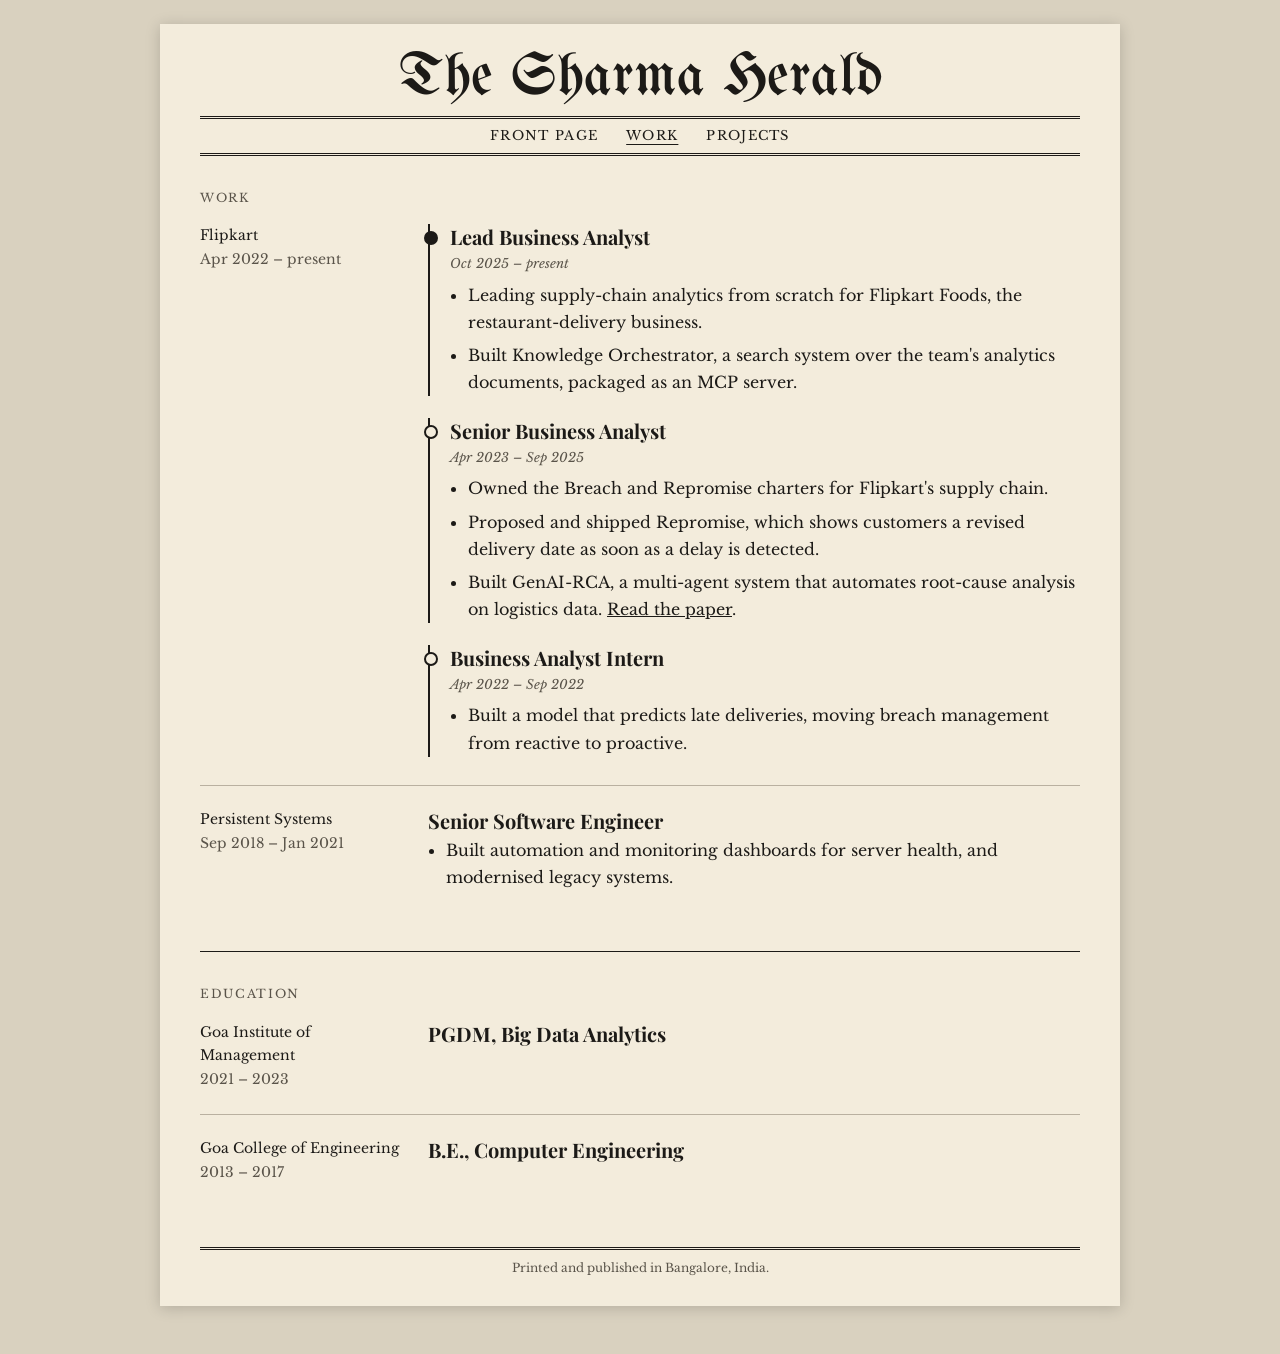
==== work.html @ 23c70a43 "Redesign site as a three-page retro newspaper Front page with new headline, about and What I do; Wor" ====
<!DOCTYPE html>
<html lang="en">
<head>
<meta charset="utf-8">
<meta name="viewport" content="width=device-width, initial-scale=1">
<title>Work · Aman Ramanand Sharma</title>
<link rel="icon" type="image/png" sizes="32x32" href="assets/img/favicon_io/favicon-32x32.png">
<link rel="apple-touch-icon" sizes="180x180" href="assets/img/favicon_io/apple-touch-icon.png">
<link rel="preconnect" href="https://fonts.googleapis.com">
<link rel="preconnect" href="https://fonts.gstatic.com" crossorigin>
<link href="https://fonts.googleapis.com/css2?family=UnifrakturMaguntia&family=Playfair+Display:wght@700;900&family=Libre+Baskerville:ital@0;1&display=swap" rel="stylesheet">
<link rel="stylesheet" href="assets/css/style.css">
</head>
<body>
<div class="paper">
  <a class="masthead" href="index.html">The Sharma Herald</a>
  <nav><a href="index.html">Front page</a><a href="work.html" aria-current="page">Work</a><a href="projects.html">Projects</a></nav>

  <section class="band">
    <p class="label">Work</p>

    <div class="entry">
      <div class="side"><b>Flipkart</b>Apr 2022 – present</div>
      <div>
        <div class="role">
          <h2>Lead Business Analyst</h2>
          <p class="when">Oct 2025 – present</p>
          <ul>
            <li>Leading supply-chain analytics from scratch for Flipkart Foods, the restaurant-delivery business.</li>
            <li>Built Knowledge Orchestrator, a search system over the team's analytics documents, packaged as an MCP server.</li>
          </ul>
        </div>
        <div class="role">
          <h2>Senior Business Analyst</h2>
          <p class="when">Apr 2023 – Sep 2025</p>
          <ul>
            <li>Owned the Breach and Repromise charters for Flipkart's supply chain.</li>
            <li>Proposed and shipped Repromise, which shows customers a revised delivery date as soon as a delay is detected.</li>
            <li>Built GenAI-RCA, a multi-agent system that automates root-cause analysis on logistics data. <a href="https://drive.google.com/file/d/1Tk92-f9PFl68GG74J-wRCyiMGl_HZher/view">Read the paper</a>.</li>
          </ul>
        </div>
        <div class="role">
          <h2>Business Analyst Intern</h2>
          <p class="when">Apr 2022 – Sep 2022</p>
          <ul>
            <li>Built a model that predicts late deliveries, moving breach management from reactive to proactive.</li>
          </ul>
        </div>
      </div>
    </div>

    <div class="entry">
      <div class="side"><b>Persistent Systems</b>Sep 2018 – Jan 2021</div>
      <div>
        <h2>Senior Software Engineer</h2>
        <ul>
          <li>Built automation and monitoring dashboards for server health, and modernised legacy systems.</li>
        </ul>
      </div>
    </div>
  </section>

  <section class="band">
    <p class="label">Education</p>
    <div class="entry">
      <div class="side"><b>Goa Institute of Management</b>2021 – 2023</div>
      <div><h2>PGDM, Big Data Analytics</h2></div>
    </div>
    <div class="entry">
      <div class="side"><b>Goa College of Engineering</b>2013 – 2017</div>
      <div><h2>B.E., Computer Engineering</h2></div>
    </div>
  </section>

  <div class="footer">Printed and published in Bangalore, India.</div>
</div>
</body>
</html>
---- assets/css/style.css ----
/* Retro newspaper: one short page per topic. */
:root { --paper:#f3ecdc; --ink:#1c1a17; --soft:#5a544a; --rule:#b9b0a0; }
* { box-sizing:border-box; }
body {
  margin:0; padding:24px 16px 48px; background:#d9d1bf; color:var(--ink);
  font:16px/1.7 "Libre Baskerville", Georgia, serif;
}
.paper { max-width:960px; margin:0 auto; background:var(--paper); padding:24px 40px 28px; box-shadow:0 2px 14px rgba(0,0,0,.18); }
a { color:var(--ink); }

.masthead { display:block; text-align:center; font:clamp(36px,6vw,60px)/1 "UnifrakturMaguntia", serif; margin:0 0 8px; text-decoration:none; }
nav {
  display:flex; justify-content:center; gap:28px;
  border-top:3px double var(--ink); border-bottom:3px double var(--ink);
  padding:6px 0; font-size:13px; text-transform:uppercase; letter-spacing:.1em;
}
nav a { text-decoration:none; }
nav a:hover, nav a[aria-current] { text-decoration:underline; text-underline-offset:4px; }

.label { font-size:12px; text-transform:uppercase; letter-spacing:.14em; margin:0 0 16px; color:var(--soft); }
.band { padding:32px 0; border-bottom:1px solid var(--ink); }
.band:last-of-type { border-bottom:0; }
h1 { font:900 clamp(30px,4.6vw,46px)/1.1 "Playfair Display", serif; margin:0 0 14px; }
h2 { font:700 20px/1.25 "Playfair Display", serif; margin:0 0 4px; }
p { margin:0 0 12px; }
.when { font-size:13px; font-style:italic; color:var(--soft); margin:0 0 10px; }

/* Front page */
.lead { display:grid; grid-template-columns:1fr 180px; gap:36px; align-items:start; }
.lead figure { margin:0; }
.lead img { width:100%; display:block; filter:grayscale(1) contrast(1.1) sepia(.15); border:1px solid var(--ink); }
.lead figcaption { font-size:12px; font-style:italic; color:var(--soft); margin-top:6px; }
.lead .intro { font-size:18px; }

.two { display:grid; grid-template-columns:1fr 1fr; }
.two > div { padding-right:28px; }
.two > div + div { padding:0 0 0 28px; border-left:1px solid var(--rule); }

.grid2 { display:grid; grid-template-columns:1fr 1fr; gap:22px 40px; }
.grid2 > div { border-top:2px solid var(--ink); padding-top:10px; }
.grid2 p { margin:0; }

.links { display:flex; flex-wrap:wrap; gap:10px; margin-top:16px; }
.links a {
  text-decoration:none; border:1px solid var(--ink); padding:6px 16px; font-size:14px;
}
.links a:hover { background:var(--ink); color:var(--paper); }

/* Lists of entries (work, projects) */
.entry { display:grid; grid-template-columns:200px 1fr; gap:28px; padding:22px 0; border-top:1px solid var(--rule); }
.entry:first-of-type { border-top:0; padding-top:0; }
.entry .side { font-size:14px; color:var(--soft); }
.entry .side b { display:block; color:var(--ink); font-weight:400; }
.entry ul { margin:0; padding-left:18px; }
.entry li { margin:0 0 6px; }
.role { position:relative; padding-left:20px; border-left:2px solid var(--ink); }
.role + .role { margin-top:22px; }
.role:before { content:""; position:absolute; left:-6px; top:7px; width:10px; height:10px; border-radius:50%; background:var(--paper); border:2px solid var(--ink); }
.role:first-child:before { background:var(--ink); }
.role .when { margin-bottom:6px; }

.footer { margin-top:8px; padding-top:8px; border-top:3px double var(--ink); text-align:center; font-size:12px; color:var(--soft); }

@media (max-width:680px) {
  body { padding:0; background:var(--paper); }
  .paper { padding:18px 16px 24px; box-shadow:none; }
  nav { gap:18px; }
  .lead { grid-template-columns:1fr; gap:18px; }
  .lead figure { order:-1; max-width:140px; margin:0; }
  .two, .grid2 { grid-template-columns:1fr; }
  .two > div { padding:0 0 18px; }
  .two > div + div { padding:18px 0 0; border-left:0; border-top:1px solid var(--rule); }
  .entry { grid-template-columns:1fr; gap:6px; }
}
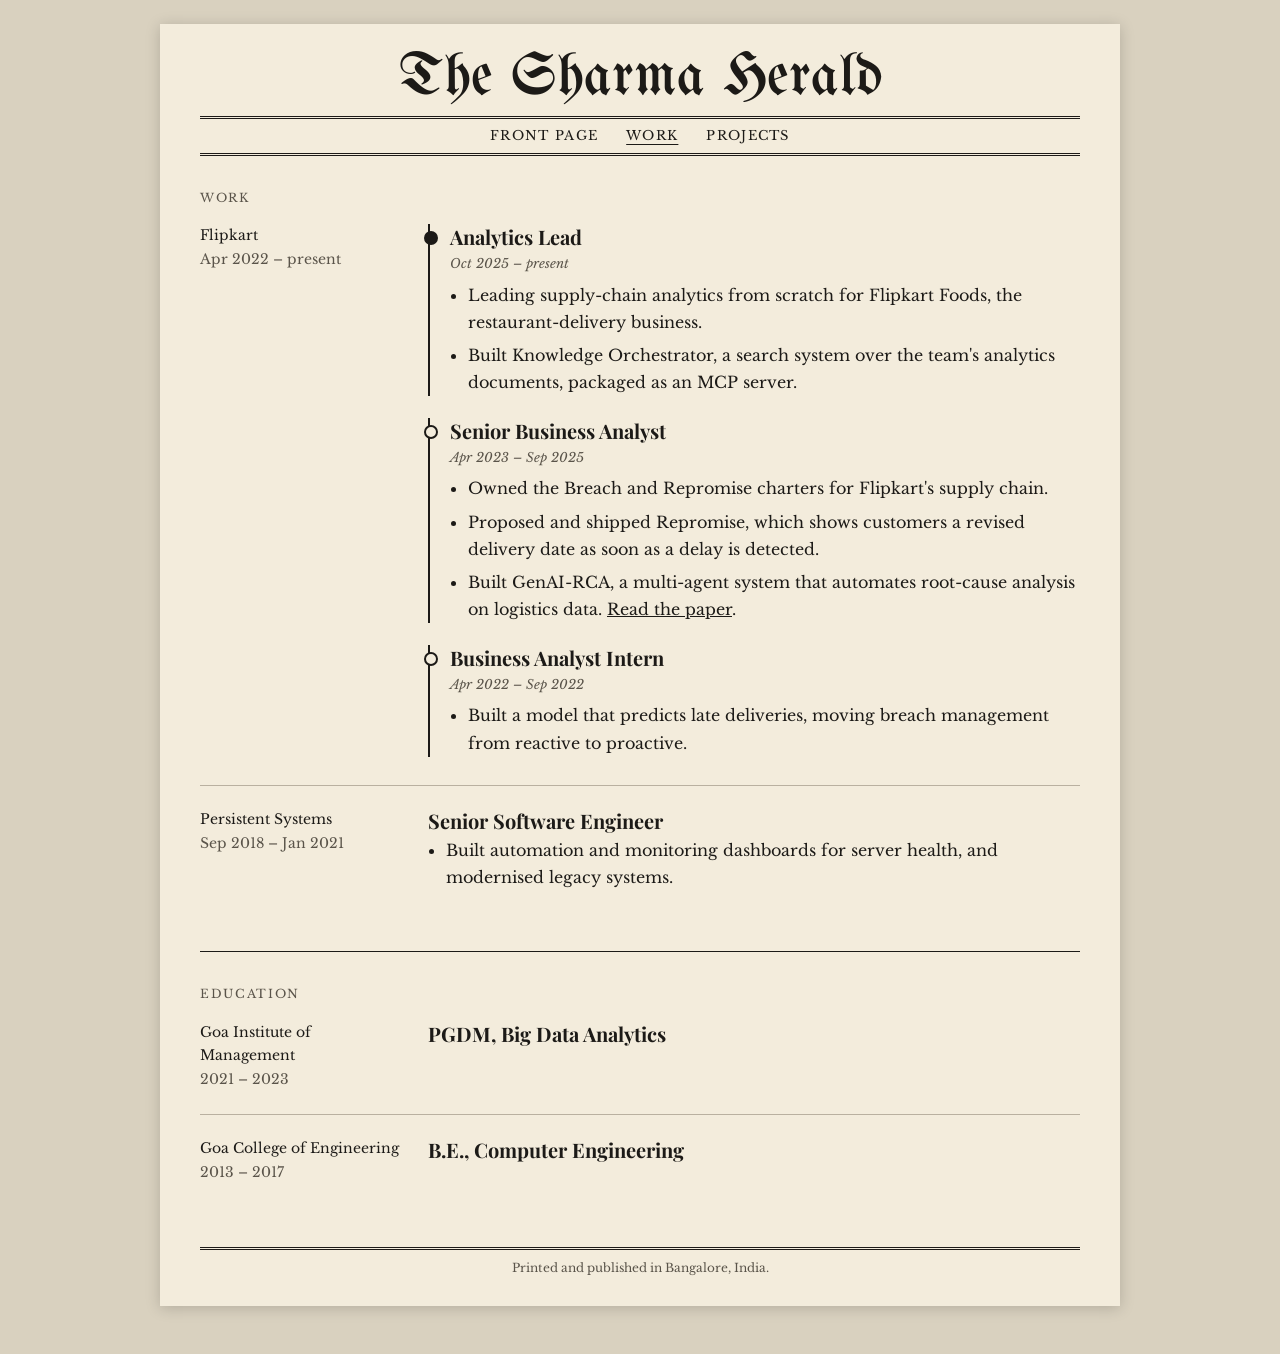
==== commit f32587c2: "Update title to Analytics Lead and new resume link Co-Authored-By: Claude Opus 5.5 <noreply@anthropi" ====
--- a/work.html
+++ b/work.html
@@ -23,7 +23,7 @@
       <div class="side"><b>Flipkart</b>Apr 2022 – present</div>
       <div>
         <div class="role">
-          <h2>Lead Business Analyst</h2>
+          <h2>Analytics Lead</h2>
           <p class="when">Oct 2025 – present</p>
           <ul>
             <li>Leading supply-chain analytics from scratch for Flipkart Foods, the restaurant-delivery business.</li>
